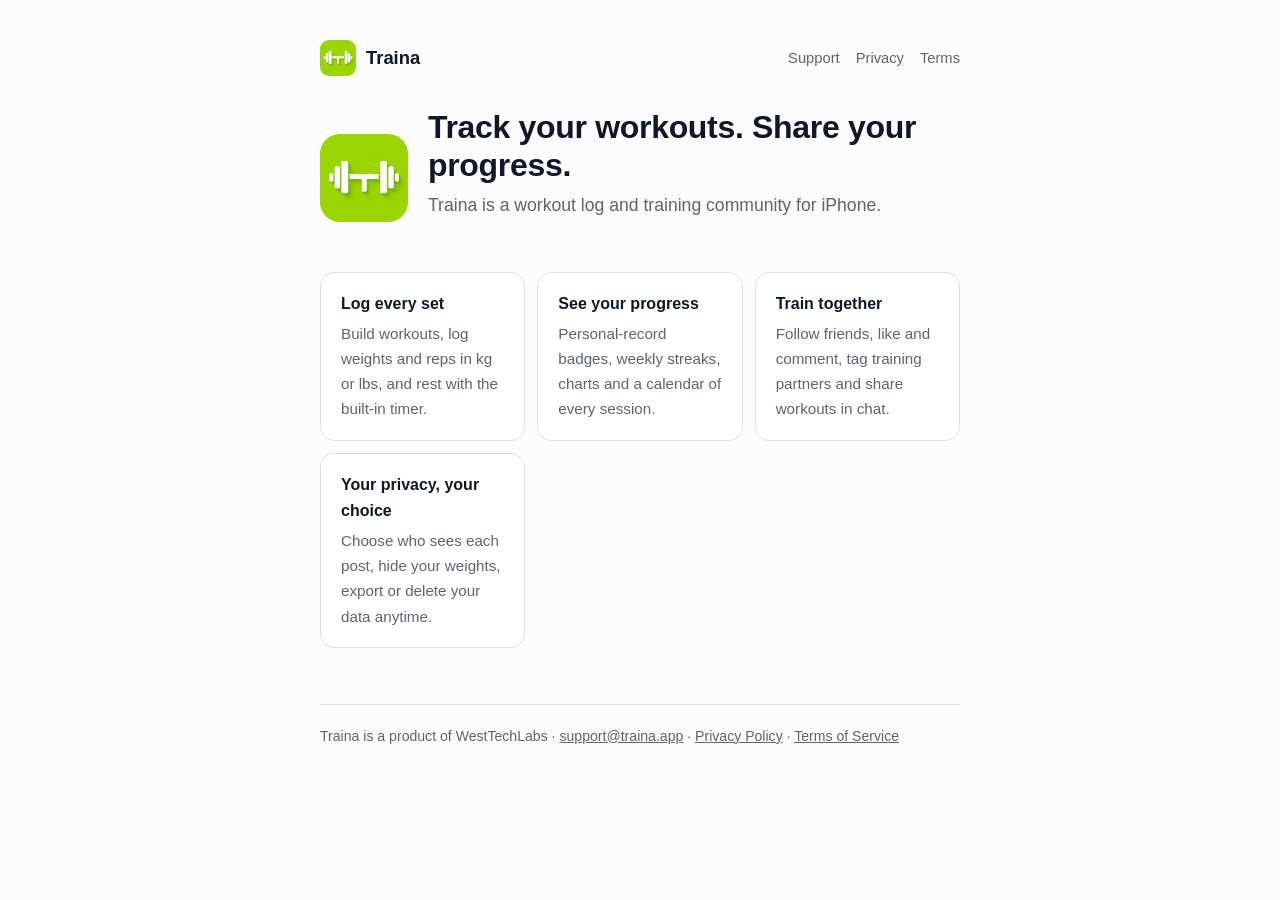
==== index.html @ ccc9975a "Add Traina home, privacy policy, terms and support pages" ====
<!DOCTYPE html>
<html lang="en">
<head>
  <meta charset="UTF-8" />
  <meta name="viewport" content="width=device-width, initial-scale=1.0" />
  <title>Traina — Workout log &amp; training community</title>
  <meta name="description" content="Traina is a workout log and social training app. Track every set, beat your personal records and share your progress with friends." />
  <link rel="icon" href="icon.png" />
  <link rel="apple-touch-icon" href="apple-touch-icon.png" />
  <link rel="stylesheet" href="style.css" />
</head>
<body>
  <div class="wrap">
    <header class="site">
      <a class="brand" href="./"><img src="icon.png" alt="" />Traina</a>
      <nav>
        <a href="support.html">Support</a>
        <a href="privacy.html">Privacy</a>
        <a href="terms.html">Terms</a>
      </nav>
    </header>

    <div class="hero">
      <img src="icon.png" alt="Traina app icon" />
      <div>
        <h1>Track your workouts. Share your progress.</h1>
        <p class="lead">Traina is a workout log and training community for iPhone.</p>
      </div>
    </div>

    <div class="features">
      <div class="card">
        <strong>Log every set</strong>
        <p>Build workouts, log weights and reps in kg or lbs, and rest with the built-in timer.</p>
      </div>
      <div class="card">
        <strong>See your progress</strong>
        <p>Personal-record badges, weekly streaks, charts and a calendar of every session.</p>
      </div>
      <div class="card">
        <strong>Train together</strong>
        <p>Follow friends, like and comment, tag training partners and share workouts in chat.</p>
      </div>
      <div class="card">
        <strong>Your privacy, your choice</strong>
        <p>Choose who sees each post, hide your weights, export or delete your data anytime.</p>
      </div>
    </div>

    <footer>
      Traina is a product of WestTechLabs ·
      <a href="mailto:support@traina.app">support@traina.app</a> ·
      <a href="privacy.html">Privacy Policy</a> ·
      <a href="terms.html">Terms of Service</a>
    </footer>
  </div>
</body>
</html>
---- style.css ----
:root {
  color-scheme: light dark;
  --bg: hsl(0 0% 99%);
  --fg: hsl(222 47% 11%);
  --muted: hsl(220 9% 40%);
  --card: hsl(0 0% 100%);
  --border: hsl(220 13% 88%);
  --primary: hsl(84 78% 36%);
  --primary-strong: hsl(84 78% 30%);
}
@media (prefers-color-scheme: dark) {
  :root {
    --bg: hsl(220 20% 7%);
    --fg: hsl(40 20% 92%);
    --muted: hsl(220 10% 62%);
    --card: hsl(220 18% 11%);
    --border: hsl(220 15% 18%);
    --primary: hsl(82 70% 52%);
    --primary-strong: hsl(82 70% 60%);
  }
}

* { box-sizing: border-box; }
html { -webkit-text-size-adjust: 100%; }
body {
  margin: 0;
  background: var(--bg);
  color: var(--fg);
  font: 16px/1.65 -apple-system, BlinkMacSystemFont, "Segoe UI", Roboto, Helvetica, Arial, sans-serif;
}
.wrap { max-width: 680px; margin: 0 auto; padding: 40px 20px 72px; }

header.site { display: flex; align-items: center; gap: 12px; margin-bottom: 32px; }
header.site a.brand { display: flex; align-items: center; gap: 10px; color: var(--fg); text-decoration: none; font-weight: 700; font-size: 1.15rem; }
header.site img { width: 36px; height: 36px; border-radius: 9px; }
nav { margin-left: auto; display: flex; gap: 16px; font-size: 0.92rem; }
nav a { color: var(--muted); text-decoration: none; }
nav a:hover, nav a[aria-current="page"] { color: var(--fg); }

h1 { font-size: 2rem; line-height: 1.2; margin: 0 0 6px; letter-spacing: -0.01em; }
h2 { font-size: 1.15rem; margin: 36px 0 8px; }
h3 { font-size: 1rem; margin: 24px 0 6px; }
p, li { margin: 0 0 10px; }
ul { padding-left: 1.25rem; margin: 0 0 12px; }
a { color: var(--primary-strong); }
.lead { color: var(--muted); font-size: 1.1rem; margin-bottom: 28px; }
.updated { color: var(--muted); font-size: 0.9rem; margin-bottom: 28px; }

.card {
  background: var(--card);
  border: 1px solid var(--border);
  border-radius: 14px;
  padding: 18px 20px;
  margin: 20px 0;
}
.features { display: grid; gap: 12px; grid-template-columns: repeat(auto-fit, minmax(190px, 1fr)); margin: 24px 0; }
.features .card { margin: 0; }
.features strong { display: block; margin-bottom: 4px; }
.features p { color: var(--muted); font-size: 0.95rem; margin: 0; }

.hero { display: flex; align-items: center; gap: 20px; margin: 12px 0 8px; }
.hero img { width: 88px; height: 88px; border-radius: 20px; flex-shrink: 0; }

footer { margin-top: 56px; padding-top: 20px; border-top: 1px solid var(--border); color: var(--muted); font-size: 0.88rem; }
footer a { color: var(--muted); }

@media (max-width: 480px) {
  h1 { font-size: 1.6rem; }
  nav { gap: 12px; }
  .hero { flex-direction: column; align-items: flex-start; }
}
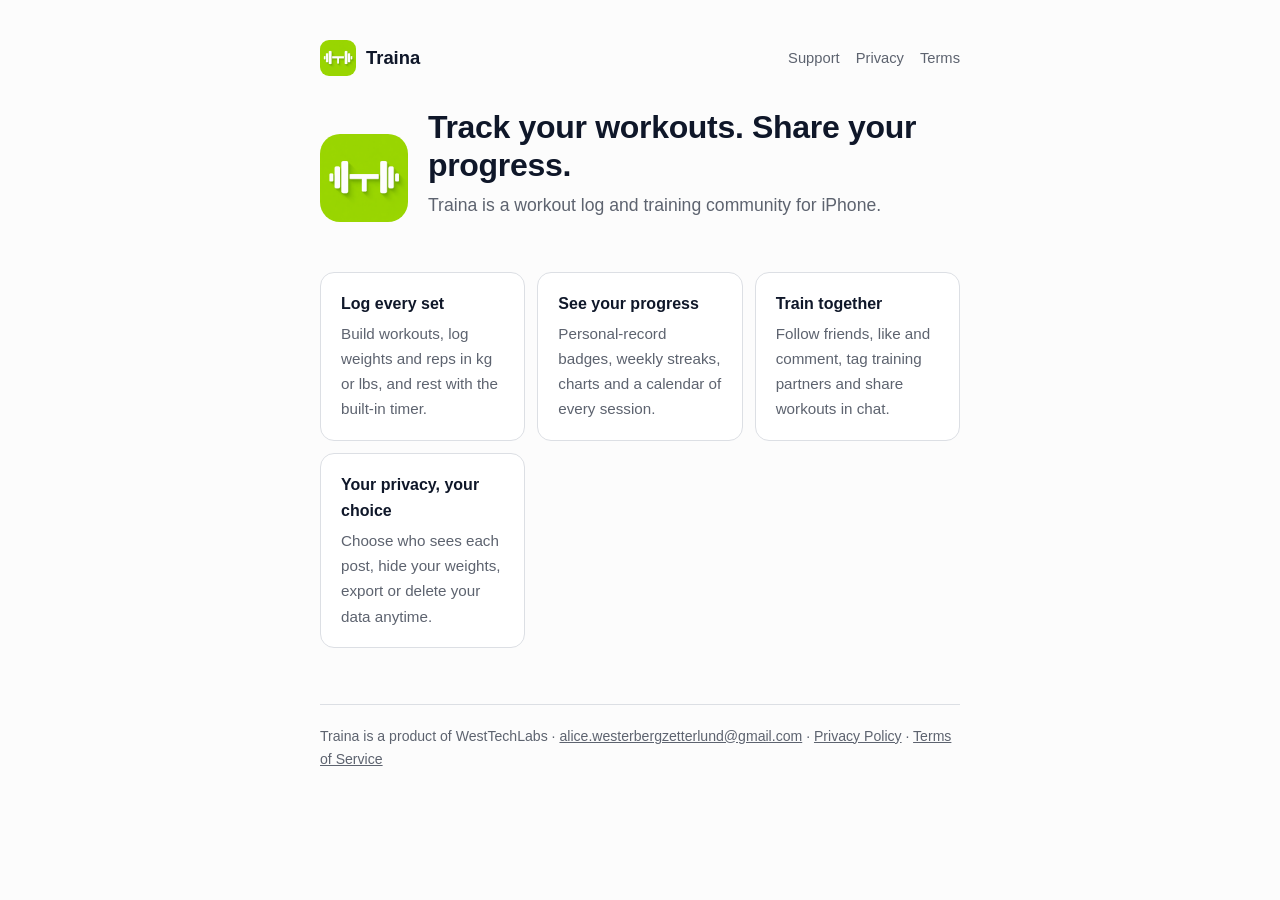
==== commit 582418b6: "Use Gmail address as support contact" ====
--- a/index.html
+++ b/index.html
@@ -7,7 +7,7 @@
   <meta name="description" content="Traina is a workout log and social training app. Track every set, beat your personal records and share your progress with friends." />
   <link rel="icon" href="icon.png" />
   <link rel="apple-touch-icon" href="apple-touch-icon.png" />
-  <link rel="stylesheet" href="style.css" />
+  <link rel="stylesheet" href="style.css?v=3" />
 </head>
 <body>
   <div class="wrap">
@@ -49,7 +49,7 @@
 
     <footer>
       Traina is a product of WestTechLabs ·
-      <a href="mailto:support@traina.app">support@traina.app</a> ·
+      <a href="mailto:alice.westerbergzetterlund@gmail.com">alice.westerbergzetterlund@gmail.com</a> ·
       <a href="privacy.html">Privacy Policy</a> ·
       <a href="terms.html">Terms of Service</a>
     </footer>
--- a/style.css
+++ b/style.css
@@ -30,10 +30,10 @@
 }
 .wrap { max-width: 680px; margin: 0 auto; padding: 40px 20px 72px; }
 
-header.site { display: flex; align-items: center; gap: 12px; margin-bottom: 32px; }
+header.site { display: flex; flex-wrap: wrap; align-items: center; gap: 8px 12px; margin-bottom: 32px; }
 header.site a.brand { display: flex; align-items: center; gap: 10px; color: var(--fg); text-decoration: none; font-weight: 700; font-size: 1.15rem; }
 header.site img { width: 36px; height: 36px; border-radius: 9px; }
-nav { margin-left: auto; display: flex; gap: 16px; font-size: 0.92rem; }
+nav { margin-left: auto; display: flex; flex-wrap: wrap; gap: 6px 16px; font-size: 0.92rem; }
 nav a { color: var(--muted); text-decoration: none; }
 nav a:hover, nav a[aria-current="page"] { color: var(--fg); }
 
@@ -66,6 +66,6 @@
 
 @media (max-width: 480px) {
   h1 { font-size: 1.6rem; }
-  nav { gap: 12px; }
+  nav { gap: 16px; margin-left: 0; width: 100%; }
   .hero { flex-direction: column; align-items: flex-start; }
 }
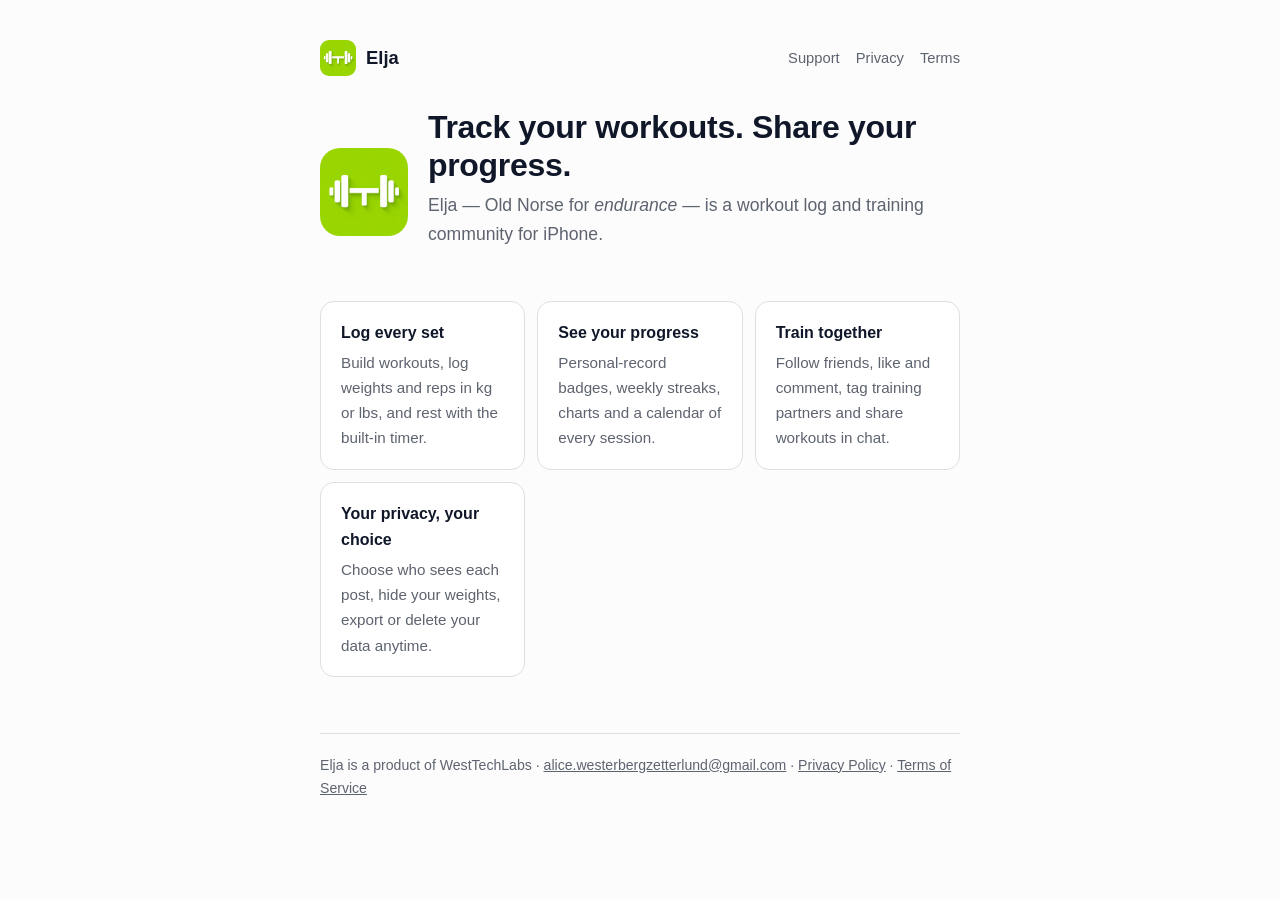
==== commit 4bb0a1cc: "Rename Traina to Elja on the website" ====
--- a/index.html
+++ b/index.html
@@ -3,8 +3,9 @@
 <head>
   <meta charset="UTF-8" />
   <meta name="viewport" content="width=device-width, initial-scale=1.0" />
-  <title>Traina — Workout log &amp; training community</title>
-  <meta name="description" content="Traina is a workout log and social training app. Track every set, beat your personal records and share your progress with friends." />
+  <meta name="google-site-verification" content="ccZrBdU3WjuO0rYPOjnxyuc4MgFsIam2QIm5RgWLhy4" />
+  <title>Elja — Workout log &amp; training community</title>
+  <meta name="description" content="Elja is a workout log and social training app. Track every set, beat your personal records and share your progress with friends." />
   <link rel="icon" href="icon.png" />
   <link rel="apple-touch-icon" href="apple-touch-icon.png" />
   <link rel="stylesheet" href="style.css?v=3" />
@@ -12,7 +13,7 @@
 <body>
   <div class="wrap">
     <header class="site">
-      <a class="brand" href="./"><img src="icon.png" alt="" />Traina</a>
+      <a class="brand" href="./"><img src="icon.png" alt="" />Elja</a>
       <nav>
         <a href="support.html">Support</a>
         <a href="privacy.html">Privacy</a>
@@ -21,10 +22,10 @@
     </header>
 
     <div class="hero">
-      <img src="icon.png" alt="Traina app icon" />
+      <img src="icon.png" alt="Elja app icon" />
       <div>
         <h1>Track your workouts. Share your progress.</h1>
-        <p class="lead">Traina is a workout log and training community for iPhone.</p>
+        <p class="lead">Elja — Old Norse for <em>endurance</em> — is a workout log and training community for iPhone.</p>
       </div>
     </div>
 
@@ -48,7 +49,7 @@
     </div>
 
     <footer>
-      Traina is a product of WestTechLabs ·
+      Elja is a product of WestTechLabs ·
       <a href="mailto:alice.westerbergzetterlund@gmail.com">alice.westerbergzetterlund@gmail.com</a> ·
       <a href="privacy.html">Privacy Policy</a> ·
       <a href="terms.html">Terms of Service</a>
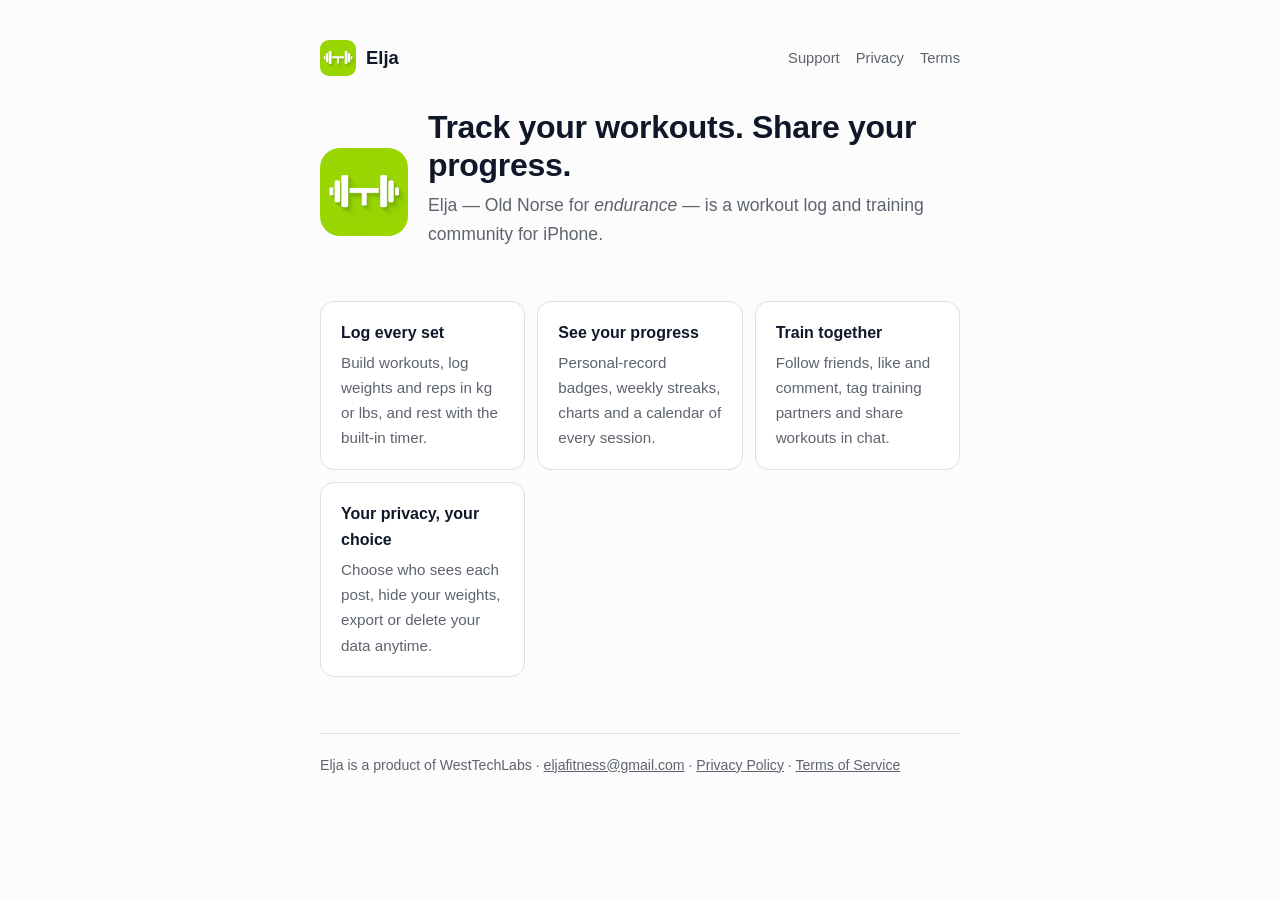
==== commit d854d45f: "Use eljafitness@gmail.com as the contact email" ====
--- a/index.html
+++ b/index.html
@@ -50,7 +50,7 @@
 
     <footer>
       Elja is a product of WestTechLabs ·
-      <a href="mailto:alice.westerbergzetterlund@gmail.com">alice.westerbergzetterlund@gmail.com</a> ·
+      <a href="mailto:eljafitness@gmail.com">eljafitness@gmail.com</a> ·
       <a href="privacy.html">Privacy Policy</a> ·
       <a href="terms.html">Terms of Service</a>
     </footer>
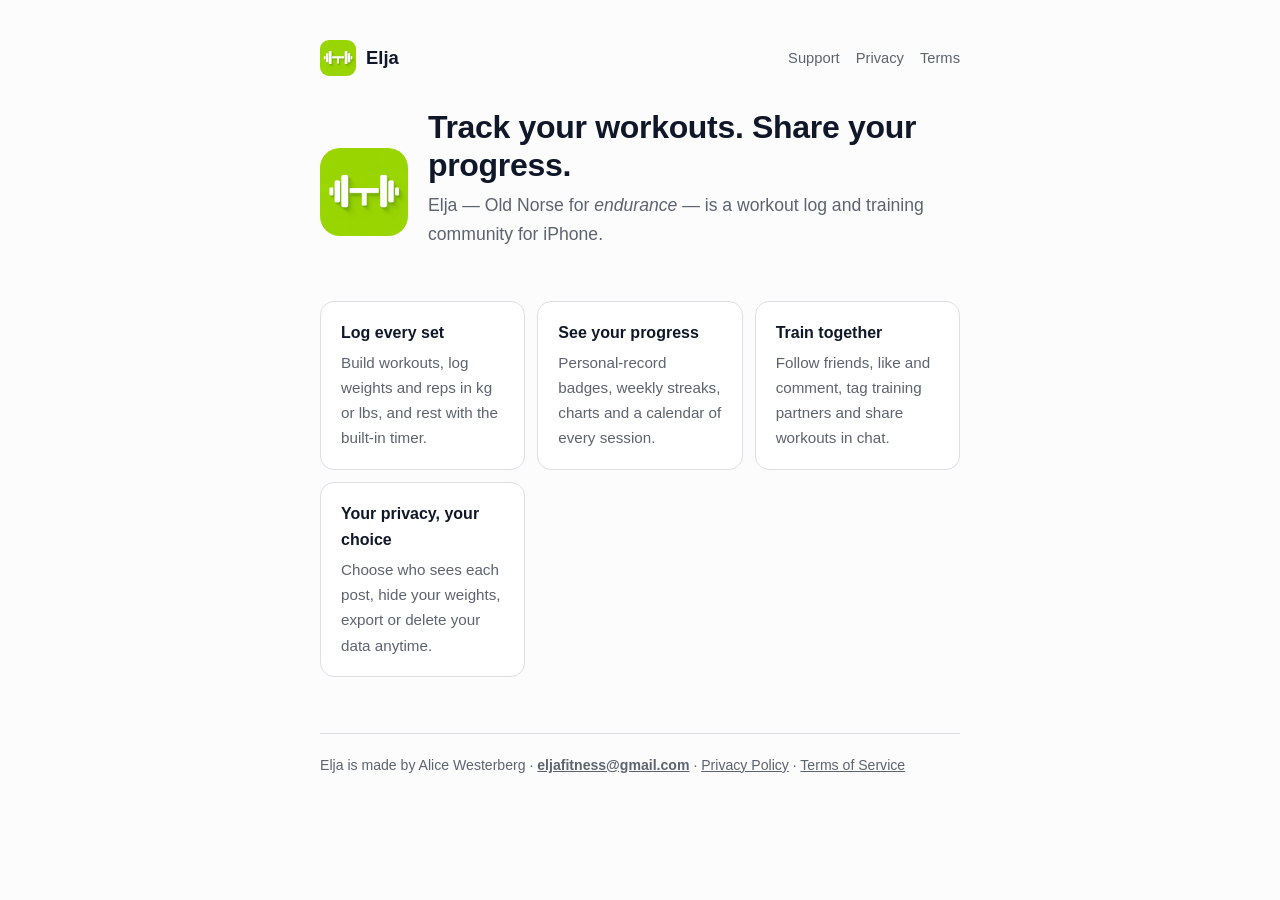
==== commit dd8a914d: "Made by Alice Westerberg; email addresses no longer split across lines" ====
--- a/index.html
+++ b/index.html
@@ -8,7 +8,7 @@
   <meta name="description" content="Elja is a workout log and social training app. Track every set, beat your personal records and share your progress with friends." />
   <link rel="icon" href="icon.png" />
   <link rel="apple-touch-icon" href="apple-touch-icon.png" />
-  <link rel="stylesheet" href="style.css?v=3" />
+  <link rel="stylesheet" href="style.css?v=4" />
 </head>
 <body>
   <div class="wrap">
@@ -49,7 +49,7 @@
     </div>
 
     <footer>
-      Elja is a product of WestTechLabs ·
+      Elja is made by Alice Westerberg ·
       <a href="mailto:eljafitness@gmail.com">eljafitness@gmail.com</a> ·
       <a href="privacy.html">Privacy Policy</a> ·
       <a href="terms.html">Terms of Service</a>
--- a/style.css
+++ b/style.css
@@ -69,3 +69,7 @@
   nav { gap: 16px; margin-left: 0; width: 100%; }
   .hero { flex-direction: column; align-items: flex-start; }
 }
+
+/* Email addresses wrap as a whole instead of being split mid-address. */
+a[href^="mailto:"] { white-space: nowrap; font-weight: 600; }
+footer { padding-bottom: calc(24px + env(safe-area-inset-bottom, 0px)); }
